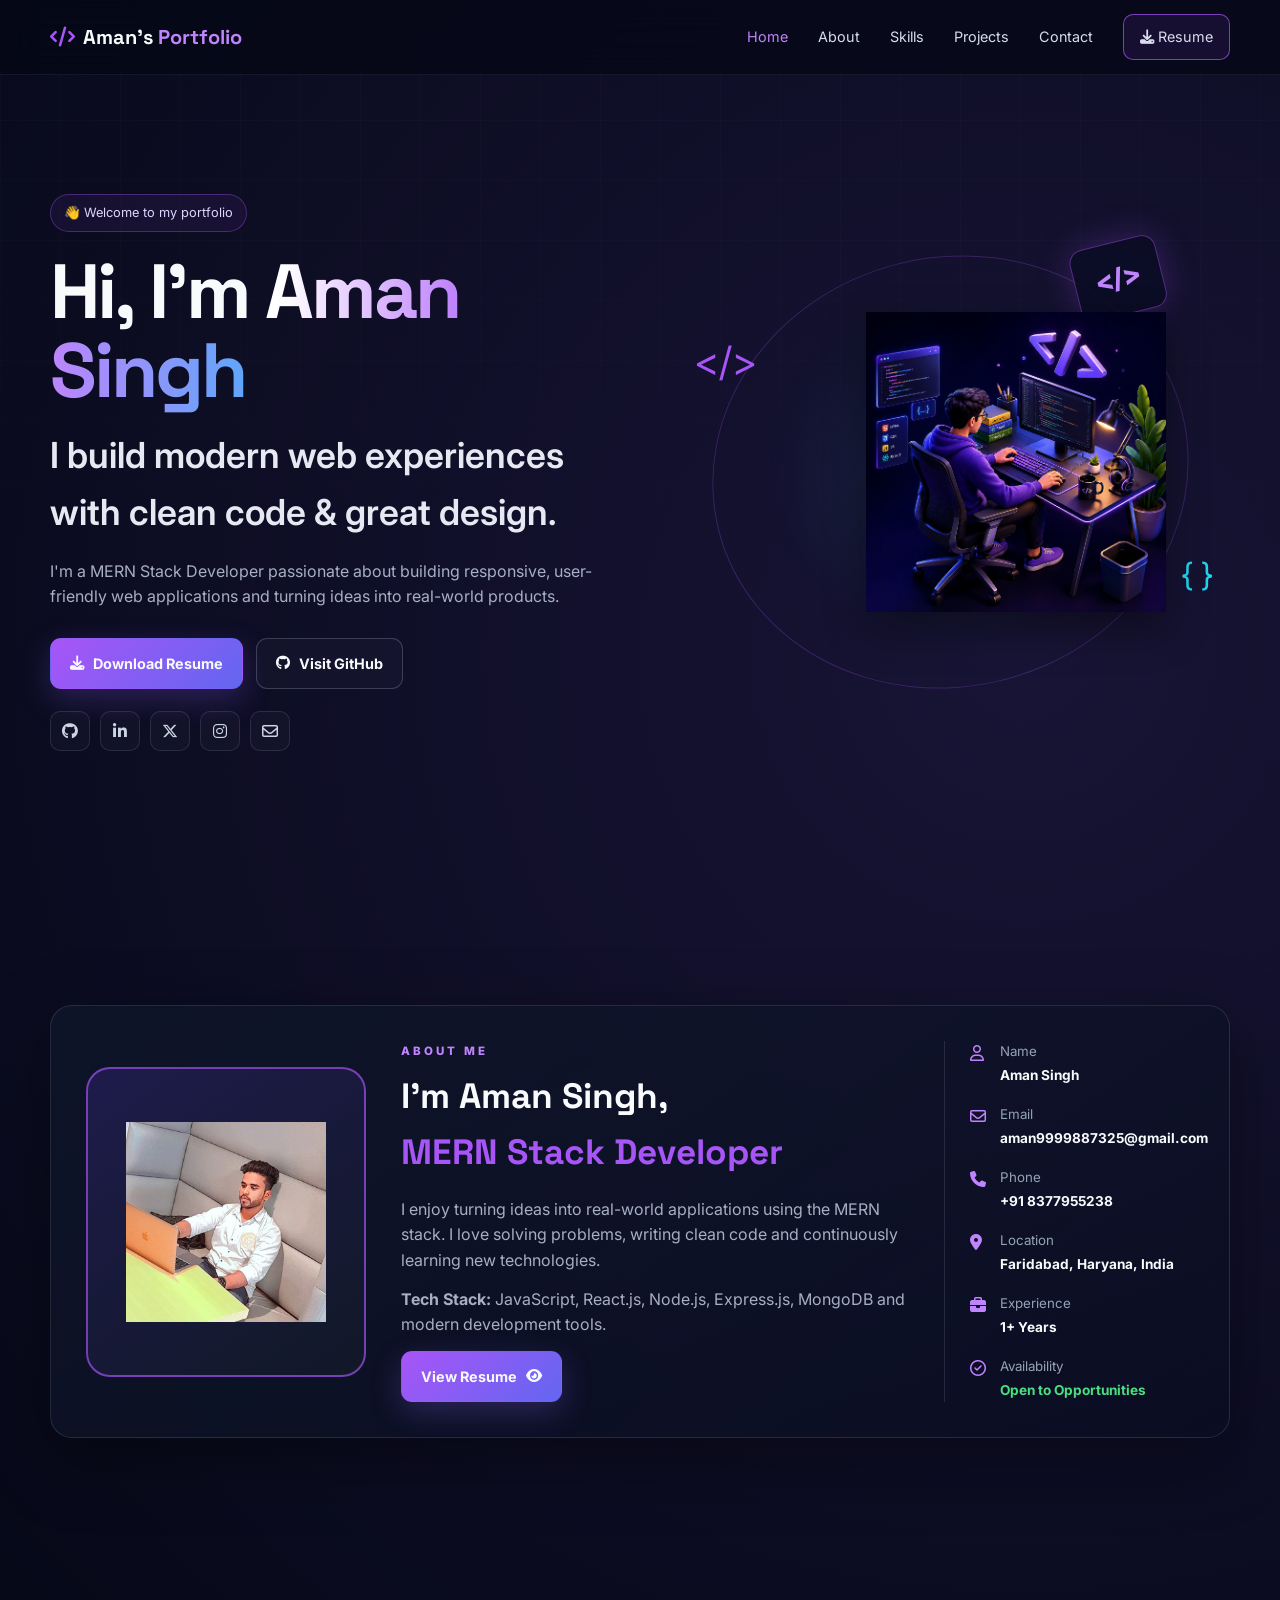
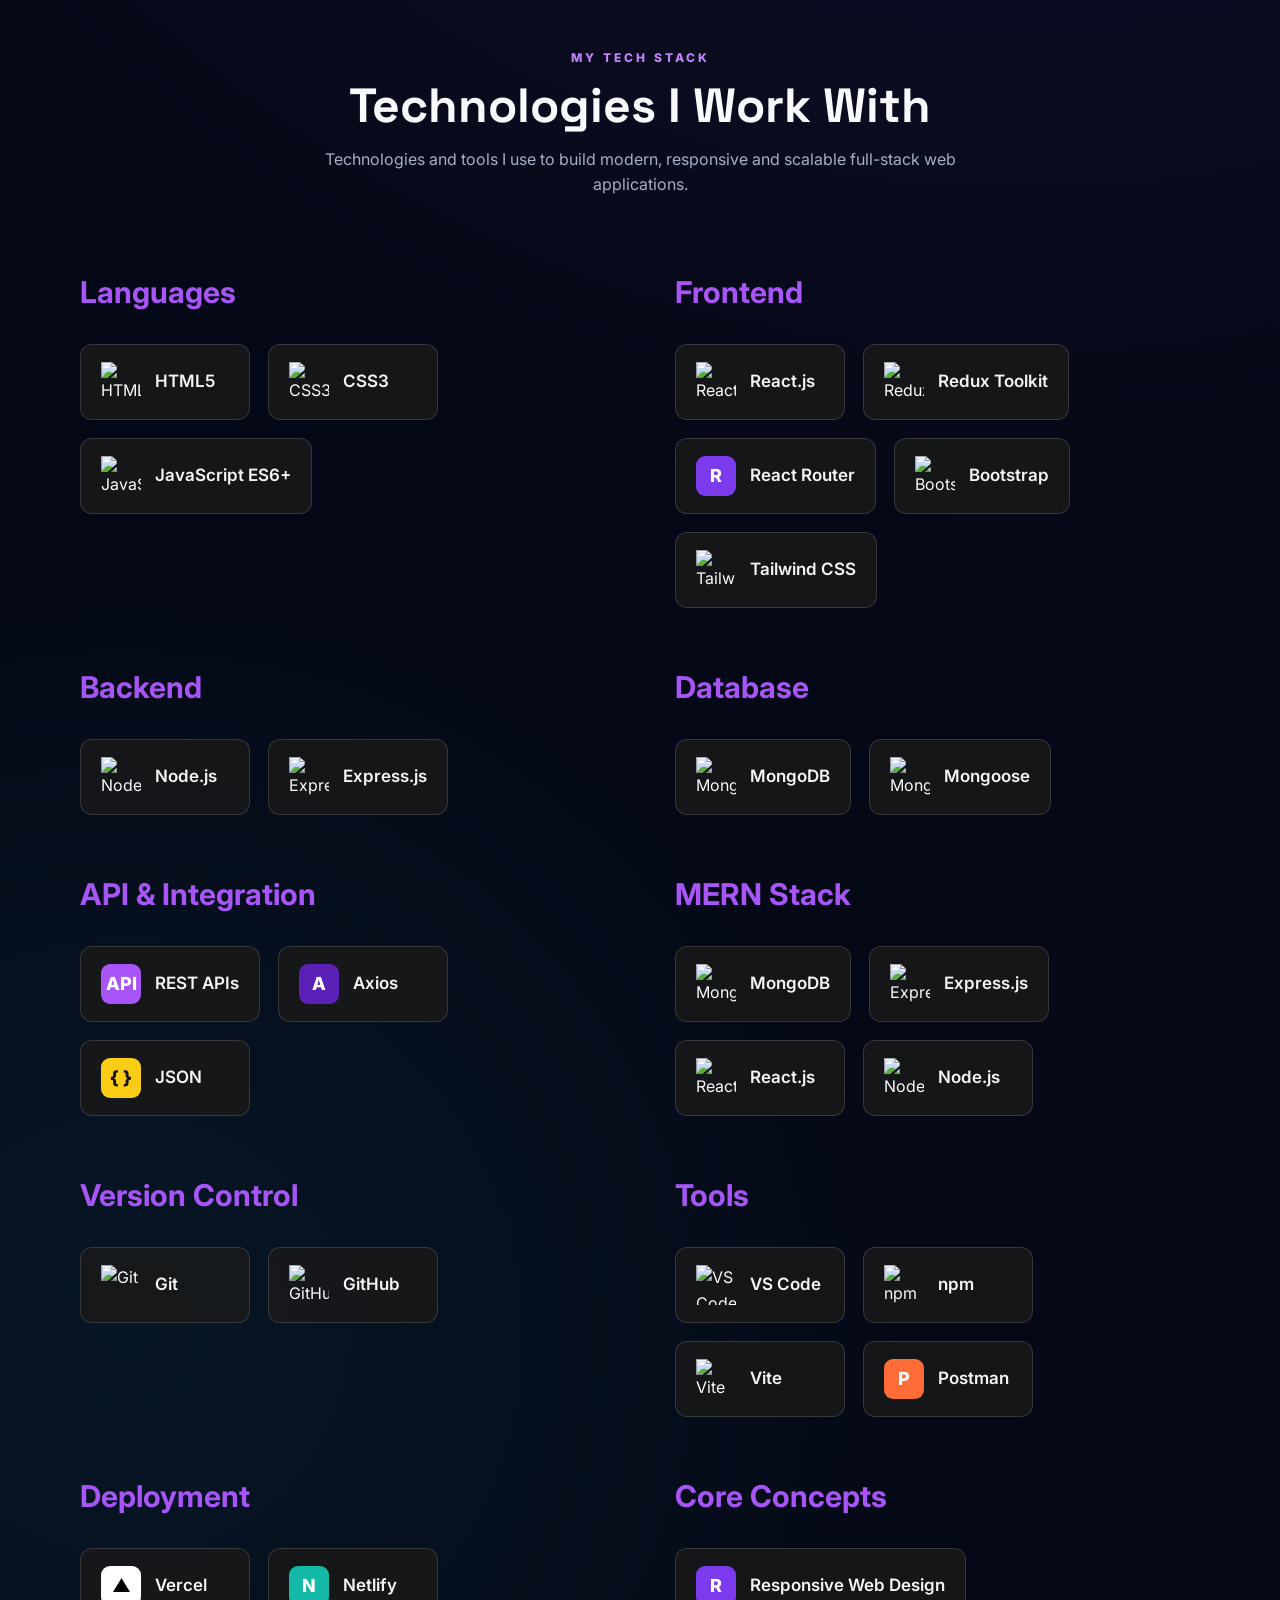
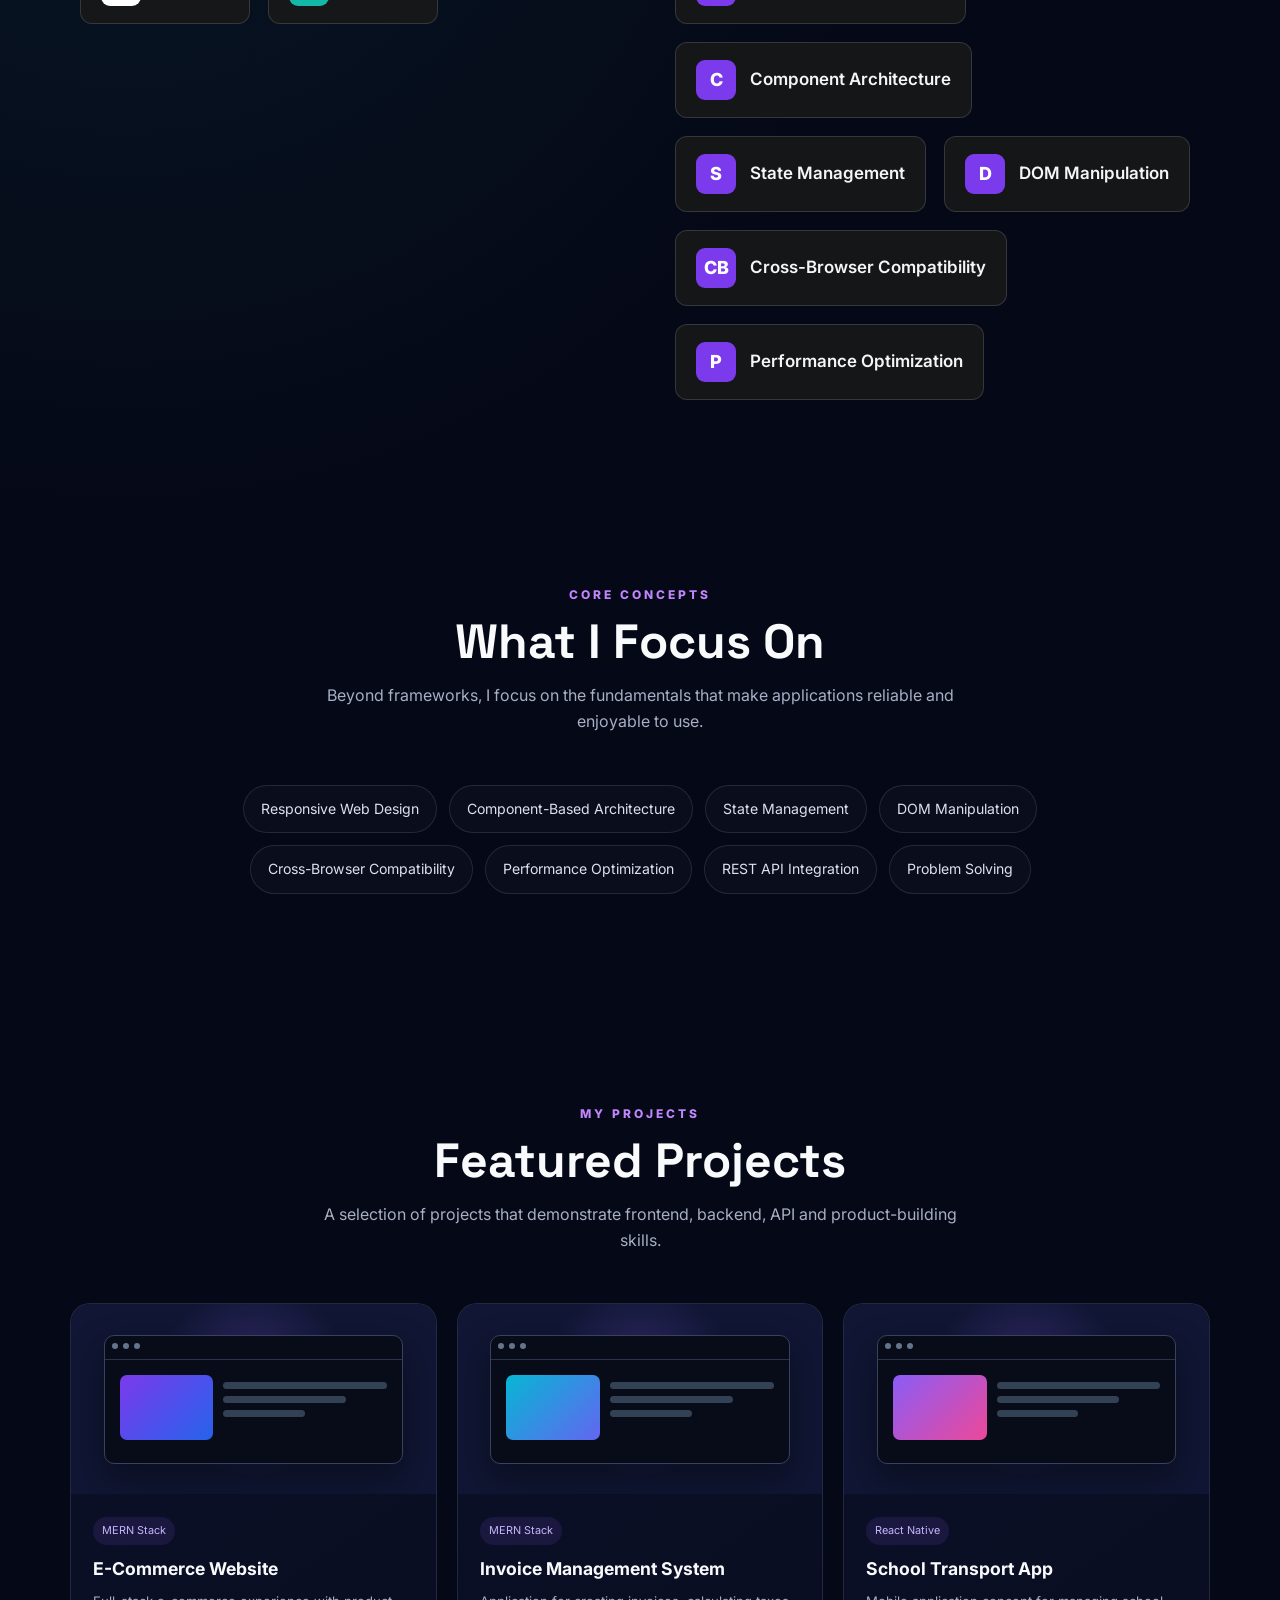
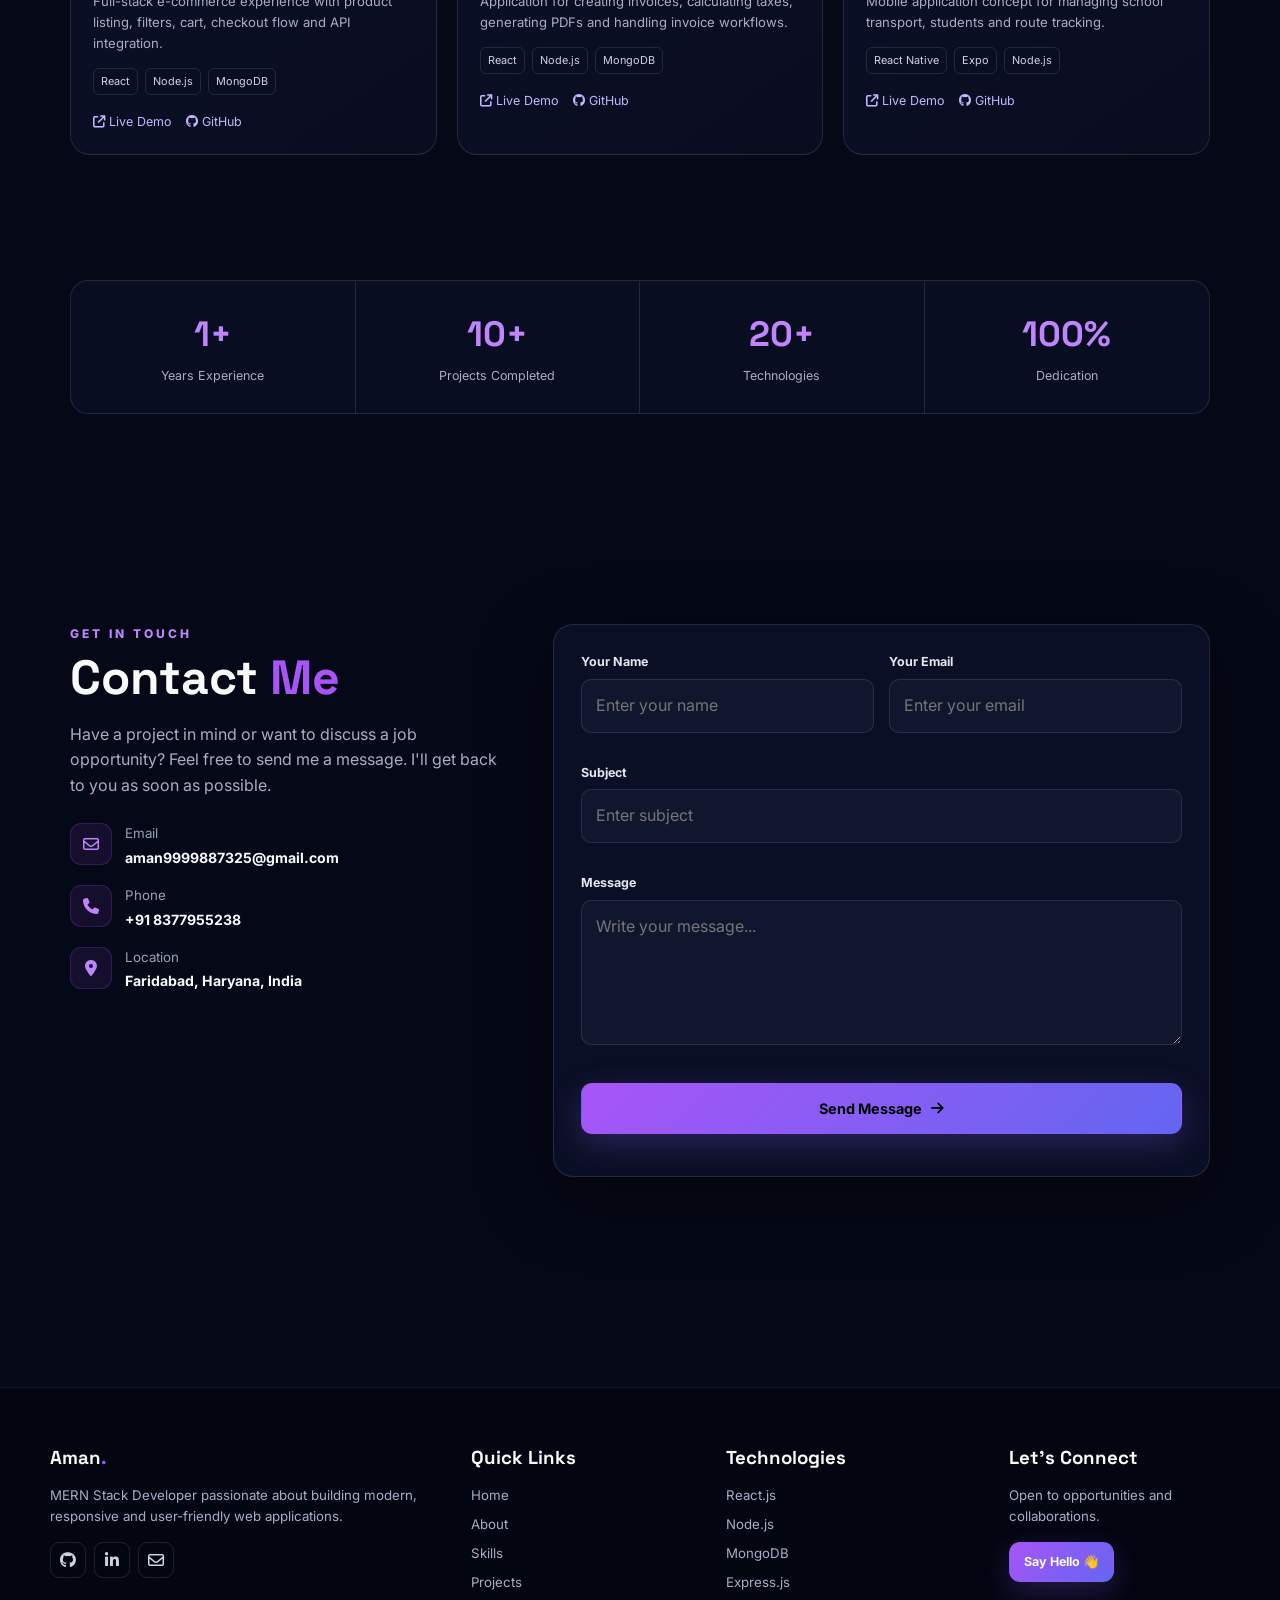
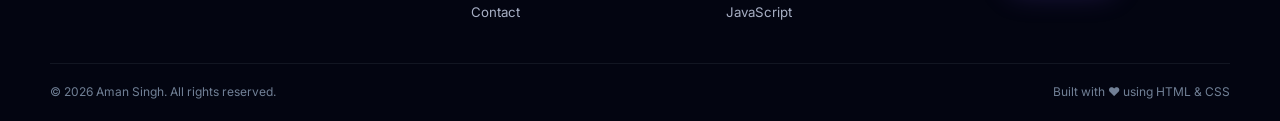
==== html/index.html @ 83e188bc "Initial portfolio" ====
<!doctype html>
<html lang="en">
  <head>
    <meta charset="UTF-8" />
    <meta name="viewport" content="width=device-width, initial-scale=1.0" />
    <meta
      name="description"
      content="Aman Singh — MERN Stack Developer Portfolio"
    />
    <title>Aman Singh | MERN Stack Developer</title>

    <link rel="preconnect" href="https://fonts.googleapis.com" />
    <link rel="preconnect" href="https://fonts.gstatic.com" crossorigin />
    <link
      href="https://fonts.googleapis.com/css2?family=Inter:wght@400;500;600;700;800&family=Space+Grotesk:wght@500;600;700&display=swap"
      rel="stylesheet"
    />
    <link
      rel="stylesheet"
      href="https://cdnjs.cloudflare.com/ajax/libs/font-awesome/6.5.2/css/all.min.css"
    />
    <link rel="stylesheet" href="../css/style.css" />
  </head>

  <body>
    <header class="nav">
      <div class="container nav-inner">
        <a class="logo" href="#home"
          ><i class="fa-solid fa-code"></i>Aman's <span>Portfolio</span></a
        >
        <input
          class="menu-toggle"
          type="checkbox"
          id="menu-toggle"
          aria-label="Open navigation"
        />
        <label class="menu-btn" for="menu-toggle" aria-label="Open menu"
          ><i class="fa-solid fa-bars"></i
        ></label>
        <nav class="nav-links">
          <a href="#home" class="active">Home</a>
          <a href="#about">About</a>
          <a href="#skills">Skills</a>
          <a href="#projects">Projects</a>
          <a href="#contact">Contact</a>
          <a class="nav-resume" href="../assets/docs/Aman_resume .pdf" download
            ><i class="fa-solid fa-download"></i> Resume</a
          >
        </nav>
      </div>
    </header>

    <main>
      <section class="hero" id="home">
        <div class="container hero-grid">
          <div class="hero-content reveal">
            <div class="badge">👋 Welcome to my portfolio</div>
            <h1>Hi, I'm <span class="gradient-text">Aman Singh</span></h1>
            <h2>
              I build modern web experiences<br />with clean code & great
              design.
            </h2>
            <p>
              I'm a MERN Stack Developer passionate about building responsive,
              user-friendly web applications and turning ideas into real-world
              products.
            </p>
            <div class="actions">
              <a
                class="btn btn-primary"
                href="../assets/docs/Aman_resume .pdf"
                download
                ><i class="fa-solid fa-download"></i> Download Resume</a
              >
              <a
                class="btn btn-outline"
                href="https://github.com/"
                target="_blank"
                ><i class="fa-brands fa-github"></i> Visit GitHub</a
              >
            </div>
            <div class="socials">
              <a href="https://github.com/" target="_blank" aria-label="GitHub"
                ><i class="fa-brands fa-github"></i
              ></a>
              <a
                href="https://www.linkedin.com/"
                target="_blank"
                aria-label="LinkedIn"
                ><i class="fa-brands fa-linkedin-in"></i
              ></a>
              <a href="#" aria-label="Twitter"
                ><i class="fa-brands fa-x-twitter"></i
              ></a>
              <a href="#" aria-label="Instagram"
                ><i class="fa-brands fa-instagram"></i
              ></a>
              <a href="#contact" aria-label="Email"
                ><i class="fa-regular fa-envelope"></i
              ></a>
            </div>
          </div>

          <div class="hero-art reveal">
  <div class="glow"></div>

  <div class="code-orbit"></div>

  <span class="float one">&lt;/&gt;</span>
  <span class="float two">{ }</span>

  <!-- <div class="developer-card"> -->
    <div class="person">
      <img
        src="../assets/images/bg.png"
        alt="Developer"
        class="developer-image"
      />
    </div>
  </div>
</div>
      </section>

      <section class="section" id="about">
        <div class="container">
          <div class="about-card reveal">
            <div class="profile">
              <!-- <div class="avatar"></div> -->
              <img
                src="../assets/images/ok.png"
                alt="Aman Singh"
                width="200"
                height="200"
              />
            </div>
            <div class="about-copy">
              <div class="eyebrow">ABOUT ME</div>
              <h3>I'm Aman Singh,<span>MERN Stack Developer</span></h3>
              <p>
                I enjoy turning ideas into real-world applications using the
                MERN stack. I love solving problems, writing clean code and
                continuously learning new technologies.
              </p>
              <p>
                <strong>Tech Stack:</strong> JavaScript, React.js, Node.js,
                Express.js, MongoDB and modern development tools.
              </p>
              <a
                class="btn btn-primary"
                href="../assets/docs/Aman_resume .pdf"
                target="_blank"
              >
                View Resume <i class="fa-solid fa-eye"></i>
              </a>
            </div>
            <div class="details">
              <div class="detail">
                <i class="fa-regular fa-user"></i>
                <div><small>Name</small><strong>Aman Singh</strong></div>
              </div>
              <div class="detail">
                <i class="fa-regular fa-envelope"></i>
                <div>
                  <small>Email</small><strong>aman9999887325@gmail.com</strong>
                </div>
              </div>
              <div class="detail">
                <i class="fa-solid fa-phone"></i>
                <div><small>Phone</small><strong>+91 8377955238</strong></div>
              </div>
              <div class="detail">
                <i class="fa-solid fa-location-dot"></i>
                <div>
                  <small>Location</small
                  ><strong>Faridabad, Haryana, India</strong>
                </div>
              </div>
              <div class="detail">
                <i class="fa-solid fa-briefcase"></i>
                <div><small>Experience</small><strong>1+ Years</strong></div>
              </div>
              <div class="detail">
                <i class="fa-regular fa-circle-check"></i>
                <div>
                  <small>Availability</small
                  ><strong style="color: #4ade80">Open to Opportunities</strong>
                </div>
              </div>
            </div>
          </div>
        </div>
      </section>
<section class="section" id="skills">
  <div class="container">
  <div class="section-kicker">MY TECH STACK</div>

<h2 class="section-title">Technologies I Work With</h2>

<p class="section-desc">
  Technologies and tools I use to build modern, responsive and
  scalable full-stack web applications.
</p>

<div class="skills-showcase">

  <!-- ================= LANGUAGES ================= -->
  <div class="skill-category">
    <h3>Languages</h3>

    <div class="skill-items">

      <div class="skill-item">
        <img
          src="https://cdn.jsdelivr.net/gh/devicons/devicon/icons/html5/html5-original.svg"
          alt="HTML5"
        />
        <span>HTML5</span>
      </div>

      <div class="skill-item">
        <img
          src="https://cdn.jsdelivr.net/gh/devicons/devicon/icons/css3/css3-original.svg"
          alt="CSS3"
        />
        <span>CSS3</span>
      </div>

      <div class="skill-item">
        <img
          src="https://cdn.jsdelivr.net/gh/devicons/devicon/icons/javascript/javascript-original.svg"
          alt="JavaScript"
        />
        <span>JavaScript ES6+</span>
      </div>

    </div>
  </div>


  <!-- ================= FRONTEND ================= -->
  <div class="skill-category">
    <h3>Frontend</h3>

    <div class="skill-items">

      <div class="skill-item">
        <img
          src="https://cdn.jsdelivr.net/gh/devicons/devicon/icons/react/react-original.svg"
          alt="React.js"
        />
        <span>React.js</span>
      </div>

      <div class="skill-item">
        <img
          src="https://cdn.jsdelivr.net/gh/devicons/devicon/icons/redux/redux-original.svg"
          alt="Redux Toolkit"
        />
        <span>Redux Toolkit</span>
      </div>

      <div class="skill-item">
        <div class="text-icon react-router-icon">R</div>
        <span>React Router</span>
      </div>

      <div class="skill-item">
        <img
          src="https://cdn.jsdelivr.net/gh/devicons/devicon/icons/bootstrap/bootstrap-original.svg"
          alt="Bootstrap"
        />
        <span>Bootstrap</span>
      </div>

      <div class="skill-item">
        <img
          src="https://cdn.jsdelivr.net/gh/devicons/devicon/icons/tailwindcss/tailwindcss-original.svg"
          alt="Tailwind CSS"
        />
        <span>Tailwind CSS</span>
      </div>

    </div>
  </div>


  <!-- ================= BACKEND ================= -->
  <div class="skill-category">
    <h3>Backend</h3>

    <div class="skill-items">

      <div class="skill-item">
        <img
          src="https://cdn.jsdelivr.net/gh/devicons/devicon/icons/nodejs/nodejs-original.svg"
          alt="Node.js"
        />
        <span>Node.js</span>
      </div>

      <div class="skill-item">
        <img
          src="https://cdn.jsdelivr.net/gh/devicons/devicon/icons/express/express-original.svg"
          alt="Express.js"
        />
        <span>Express.js</span>
      </div>

    </div>
  </div>


  <!-- ================= DATABASE ================= -->
  <div class="skill-category">
    <h3>Database</h3>

    <div class="skill-items">

      <div class="skill-item">
        <img
          src="https://cdn.jsdelivr.net/gh/devicons/devicon/icons/mongodb/mongodb-original.svg"
          alt="MongoDB"
        />
        <span>MongoDB</span>
      </div>

      <div class="skill-item">
        <img
          src="https://cdn.jsdelivr.net/gh/devicons/devicon/icons/mongoose/mongoose-original.svg"
          alt="Mongoose"
        />
        <span>Mongoose</span>
      </div>

    </div>
  </div>


  <!-- ================= API INTEGRATION ================= -->
  <div class="skill-category">
    <h3>API & Integration</h3>

    <div class="skill-items">

      <div class="skill-item">
        <div class="text-icon api-icon">API</div>
        <span>REST APIs</span>
      </div>

      <div class="skill-item">
        <div class="text-icon axios-icon">A</div>
        <span>Axios</span>
      </div>

      <div class="skill-item">
        <div class="text-icon json-icon">{ }</div>
        <span>JSON</span>
      </div>

    </div>
  </div>


  <!-- ================= MERN ================= -->
  <div class="skill-category">
    <h3>MERN Stack</h3>

    <div class="skill-items">

      <div class="skill-item">
        <img
          src="https://cdn.jsdelivr.net/gh/devicons/devicon/icons/mongodb/mongodb-original.svg"
          alt="MongoDB"
        />
        <span>MongoDB</span>
      </div>

      <div class="skill-item">
        <img
          src="https://cdn.jsdelivr.net/gh/devicons/devicon/icons/express/express-original.svg"
          alt="Express.js"
        />
        <span>Express.js</span>
      </div>

      <div class="skill-item">
        <img
          src="https://cdn.jsdelivr.net/gh/devicons/devicon/icons/react/react-original.svg"
          alt="React.js"
        />
        <span>React.js</span>
      </div>

      <div class="skill-item">
        <img
          src="https://cdn.jsdelivr.net/gh/devicons/devicon/icons/nodejs/nodejs-original.svg"
          alt="Node.js"
        />
        <span>Node.js</span>
      </div>

    </div>
  </div>


  <!-- ================= VERSION CONTROL ================= -->
  <div class="skill-category">
    <h3>Version Control</h3>

    <div class="skill-items">

      <div class="skill-item">
        <img
          src="https://cdn.jsdelivr.net/gh/devicons/devicon/icons/git/git-original.svg"
          alt="Git"
        />
        <span>Git</span>
      </div>

      <div class="skill-item">
        <img
          src="https://cdn.jsdelivr.net/gh/devicons/devicon/icons/github/github-original.svg"
          alt="GitHub"
        />
        <span>GitHub</span>
      </div>

    </div>
  </div>


  <!-- ================= TOOLS ================= -->
  <div class="skill-category">
    <h3>Tools</h3>

    <div class="skill-items">

      <div class="skill-item">
        <img
          src="https://cdn.jsdelivr.net/gh/devicons/devicon/icons/vscode/vscode-original.svg"
          alt="VS Code"
        />
        <span>VS Code</span>
      </div>

      <div class="skill-item">
        <img
          src="https://cdn.jsdelivr.net/gh/devicons/devicon/icons/npm/npm-original-wordmark.svg"
          alt="npm"
        />
        <span>npm</span>
      </div>

      <div class="skill-item">
        <img
          src="https://cdn.jsdelivr.net/gh/devicons/devicon/icons/vitejs/vitejs-original.svg"
          alt="Vite"
        />
        <span>Vite</span>
      </div>

      <div class="skill-item">
        <div class="text-icon postman-icon">P</div>
        <span>Postman</span>
      </div>

    </div>
  </div>


  <!-- ================= DEPLOYMENT ================= -->
  <div class="skill-category">
    <h3>Deployment</h3>

    <div class="skill-items">

      <div class="skill-item">
        <div class="text-icon vercel-icon">▲</div>
        <span>Vercel</span>
      </div>

      <div class="skill-item">
        <div class="text-icon netlify-icon">N</div>
        <span>Netlify</span>
      </div>

    </div>
  </div>


  <!-- ================= CORE CONCEPTS ================= -->
  <div class="skill-category">
    <h3>Core Concepts</h3>

    <div class="skill-items">

      <div class="skill-item">
        <div class="text-icon concept-icon">R</div>
        <span>Responsive Web Design</span>
      </div>

      <div class="skill-item">
        <div class="text-icon concept-icon">C</div>
        <span>Component Architecture</span>
      </div>

      <div class="skill-item">
        <div class="text-icon concept-icon">S</div>
        <span>State Management</span>
      </div>

      <div class="skill-item">
        <div class="text-icon concept-icon">D</div>
        <span>DOM Manipulation</span>
      </div>

      <div class="skill-item">
        <div class="text-icon concept-icon">CB</div>
        <span>Cross-Browser Compatibility</span>
      </div>

      <div class="skill-item">
        <div class="text-icon concept-icon">P</div>
        <span>Performance Optimization</span>
      </div>

    </div>
  </div>

</div>

      <section class="section" id="concepts">
        <div class="container">
          <div class="section-kicker">CORE CONCEPTS</div>
          <h2 class="section-title">What I Focus On</h2>
          <p class="section-desc">
            Beyond frameworks, I focus on the fundamentals that make
            applications reliable and enjoyable to use.
          </p>
          <div class="concepts reveal">
            <span class="chip">Responsive Web Design</span
            ><span class="chip">Component-Based Architecture</span>
            <span class="chip">State Management</span
            ><span class="chip">DOM Manipulation</span>
            <span class="chip">Cross-Browser Compatibility</span
            ><span class="chip">Performance Optimization</span>
            <span class="chip">REST API Integration</span
            ><span class="chip">Problem Solving</span>
          </div>
        </div>
      </section>

      <section class="section" id="projects">
        <div class="container">
          <div class="section-kicker">MY PROJECTS</div>
          <h2 class="section-title">Featured Projects</h2>
          <p class="section-desc">
            A selection of projects that demonstrate frontend, backend, API and
            product-building skills.
          </p>

          <div class="projects">
            <article class="project reveal">
              <div class="project-img">
                <div class="mock-browser">
                  <div class="browser-bar">
                    <span></span><span></span><span></span>
                  </div>
                  <div class="browser-content">
                    <i></i>
                    <div class="lines">
                      <span></span><span></span><span></span>
                    </div>
                  </div>
                </div>
              </div>
              <div class="project-body">
                <span class="tag">MERN Stack</span>
                <h3>E-Commerce Website</h3>
                <p>
                  Full-stack e-commerce experience with product listing,
                  filters, cart, checkout flow and API integration.
                </p>
                <div class="tech-tags">
                  <span>React</span><span>Node.js</span><span>MongoDB</span>
                </div>
                <div class="project-links">
                  <a href="#"
                    ><i class="fa-solid fa-arrow-up-right-from-square"></i> Live
                    Demo</a
                  ><a href="https://github.com/" target="_blank"
                    ><i class="fa-brands fa-github"></i> GitHub</a
                  >
                </div>
              </div>
            </article>

            <article class="project reveal">
              <div class="project-img">
                <div class="mock-browser">
                  <div class="browser-bar">
                    <span></span><span></span><span></span>
                  </div>
                  <div class="browser-content">
                    <i
                      style="
                        background: linear-gradient(135deg, #06b6d4, #6366f1);
                      "
                    ></i>
                    <div class="lines">
                      <span></span><span></span><span></span>
                    </div>
                  </div>
                </div>
              </div>
              <div class="project-body">
                <span class="tag">MERN Stack</span>
                <h3>Invoice Management System</h3>
                <p>
                  Application for creating invoices, calculating taxes,
                  generating PDFs and handling invoice workflows.
                </p>
                <div class="tech-tags">
                  <span>React</span><span>Node.js</span><span>MongoDB</span>
                </div>
                <div class="project-links">
                  <a href="#"
                    ><i class="fa-solid fa-arrow-up-right-from-square"></i> Live
                    Demo</a
                  ><a href="https://github.com/" target="_blank"
                    ><i class="fa-brands fa-github"></i> GitHub</a
                  >
                </div>
              </div>
            </article>

            <article class="project reveal">
              <div class="project-img">
                <div class="mock-browser">
                  <div class="browser-bar">
                    <span></span><span></span><span></span>
                  </div>
                  <div class="browser-content">
                    <i
                      style="
                        background: linear-gradient(135deg, #8b5cf6, #ec4899);
                      "
                    ></i>
                    <div class="lines">
                      <span></span><span></span><span></span>
                    </div>
                  </div>
                </div>
              </div>
              <div class="project-body">
                <span class="tag">React Native</span>
                <h3>School Transport App</h3>
                <p>
                  Mobile application concept for managing school transport,
                  students and route tracking.
                </p>
                <div class="tech-tags">
                  <span>React Native</span><span>Expo</span><span>Node.js</span>
                </div>
                <div class="project-links">
                  <a href="#"
                    ><i class="fa-solid fa-arrow-up-right-from-square"></i> Live
                    Demo</a
                  ><a href="https://github.com/" target="_blank"
                    ><i class="fa-brands fa-github"></i> GitHub</a
                  >
                </div>
              </div>
            </article>
          </div>
        </div>
      </section>

      <section class="section" style="padding-top: 20px">
        <div class="container">
          <div class="stats reveal">
            <div class="stat">
              <strong>1+</strong><span>Years Experience</span>
            </div>
            <div class="stat">
              <strong>10+</strong><span>Projects Completed</span>
            </div>
            <div class="stat">
              <strong>20+</strong><span>Technologies</span>
            </div>
            <div class="stat"><strong>100%</strong><span>Dedication</span></div>
          </div>
        </div>
      </section>

      <section class="section" id="contact">
        <div class="container contact-wrap">
          <div class="contact-copy reveal">
            <div class="section-kicker" style="text-align: left">
              GET IN TOUCH
            </div>
            <h2>Contact <span>Me</span></h2>
            <p>
              Have a project in mind or want to discuss a job opportunity? Feel
              free to send me a message. I'll get back to you as soon as
              possible.
            </p>
            <div class="contact-list">
              <div class="contact-item">
                <i class="fa-regular fa-envelope"></i>
                <div>
                  <small>Email</small><strong>aman9999887325@gmail.com</strong>
                </div>
              </div>
              <div class="contact-item">
                <i class="fa-solid fa-phone"></i>
                <div><small>Phone</small><strong>+91 8377955238</strong></div>
              </div>
              <div class="contact-item">
                <i class="fa-solid fa-location-dot"></i>
                <div>
                  <small>Location</small
                  ><strong>Faridabad, Haryana, India</strong>
                </div>
              </div>
            </div>
          </div>

          <form
            class="form reveal"
            action="mailto:aman9999887325@gmail.com"
            method="post"
            enctype="text/plain"
          >
            <div class="form-grid">
              <div class="field">
                <label for="name">Your Name</label
                ><input id="name" required placeholder="Enter your name" />
              </div>
              <div class="field">
                <label for="email">Your Email</label
                ><input
                  id="email"
                  type="email"
                  required
                  placeholder="Enter your email"
                />
              </div>
              <div class="field full">
                <label for="subject">Subject</label
                ><input id="subject" required placeholder="Enter subject" />
              </div>
              <div class="field full">
                <label for="message">Message</label
                ><textarea
                  id="message"
                  required
                  placeholder="Write your message..."
                ></textarea>
              </div>
              <div class="field full">
                <button class="btn btn-primary" type="submit">
                  Send Message <i class="fa-solid fa-arrow-right"></i>
                </button>
              </div>
            </div>
          </form>
        </div>
      </section>
    </main>

    <footer>
      <div class="container">
        <div class="footer-grid">
          <div class="footer-brand">
            <h3>Aman<span style="color: #a855f7">.</span></h3>
            <p>
              MERN Stack Developer passionate about building modern, responsive
              and user-friendly web applications.
            </p>
            <div class="footer-social">
              <a href="https://github.com/" target="_blank"
                ><i class="fa-brands fa-github"></i></a
              ><a href="https://www.linkedin.com/" target="_blank"
                ><i class="fa-brands fa-linkedin-in"></i></a
              ><a href="#contact"><i class="fa-regular fa-envelope"></i></a>
            </div>
          </div>
          <div>
            <h3>Quick Links</h3>
            <ul>
              <li><a href="#home">Home</a></li>
              <li><a href="#about">About</a></li>
              <li><a href="#skills">Skills</a></li>
              <li><a href="#projects">Projects</a></li>
              <li><a href="#contact">Contact</a></li>
            </ul>
          </div>
          <div>
            <h3>Technologies</h3>
            <ul>
              <li>React.js</li>
              <li>Node.js</li>
              <li>MongoDB</li>
              <li>Express.js</li>
              <li>JavaScript</li>
            </ul>
          </div>
          <div>
            <h3>Let's Connect</h3>
            <p style="color: var(--muted); font-size: 0.83rem">
              Open to opportunities and collaborations.
            </p>
            <a
              class="btn btn-primary"
              style="margin-top: 15px; padding: 9px 14px; font-size: 0.78rem"
              href="#contact"
              >Say Hello 👋</a
            >
          </div>
        </div>
        <div class="copyright">
          <span>© 2026 Aman Singh. All rights reserved.</span
          ><span>Built with ❤️ using HTML & CSS</span>
        </div>
      </div>
    </footer>
  </body>
</html>
---- css/style.css ----
/*
=========================================================
 Aman Singh Portfolio - Main Styles
 Theme: Deep Navy + Electric Purple + Cyan
=========================================================
*/
:root{
      --bg:#050816;
      --bg-2:#080b20;
      --surface:#0b1028;
      --surface-2:#101633;
      --border:rgba(148,163,184,.18);
      --text:#f8fafc;
      --muted:#a7afc4;
      --purple:#a855f7;
      --violet:#8b5cf6;
      --blue:#6366f1;
      --cyan:#22d3ee;
      --pink:#d946ef;
      --green:#22c55e;
      --shadow:0 20px 70px rgba(0,0,0,.38);
      --radius:22px;
      --container:1180px;
    }

    *{box-sizing:border-box;margin:0;padding:0}
    html{scroll-behavior:smooth}
    body{
      font-family:Inter,system-ui,sans-serif;
      background:
        radial-gradient(circle at 80% 10%,rgba(139,92,246,.14),transparent 25%),
        radial-gradient(circle at 10% 45%,rgba(34,211,238,.07),transparent 22%),
        var(--bg);
      color:var(--text);
      line-height:1.6;
      overflow-x:hidden;
    }
    body::before{
      content:"";
      position:fixed;inset:0;pointer-events:none;z-index:-1;
      background-image:linear-gradient(rgba(255,255,255,.025) 1px,transparent 1px),
                       linear-gradient(90deg,rgba(255,255,255,.025) 1px,transparent 1px);
      background-size:60px 60px;
      mask-image:linear-gradient(to bottom,black,transparent 75%);
    }
    a{text-decoration:none;color:inherit}
    button,input,textarea{font:inherit}
    .container{width:min(var(--container),calc(100% - 40px));margin:auto}
    .gradient-text{
      background:linear-gradient(90deg,#fff 5%,#c084fc 48%,#60a5fa 100%);
      -webkit-background-clip:text;background-clip:text;color:transparent;
    }
    .section{padding:105px 0}
    .section-kicker{
      color:#c084fc;text-transform:uppercase;letter-spacing:3px;
      font-size:.75rem;font-weight:800;text-align:center;margin-bottom:10px
    }
    .section-title{
      font-family:"Space Grotesk",sans-serif;font-size:clamp(2rem,4vw,3rem);
      text-align:center;line-height:1.15;margin-bottom:14px
    }
    .section-desc{color:var(--muted);text-align:center;max-width:650px;margin:0 auto 50px}

    /* NAV */
    .nav{
      position:fixed;top:0;left:0;right:0;z-index:1000;
      background:rgba(5,8,22,.72);backdrop-filter:blur(18px);
      border-bottom:1px solid rgba(148,163,184,.1)
    }
    .nav-inner{height:74px;display:flex;align-items:center;justify-content:space-between}
    .logo{font-family:"Space Grotesk";font-weight:700;font-size:1.25rem}
    .logo span{color:#c084fc}
    .logo i{color:#a855f7;margin-right:8px}
    .nav-links{display:flex;gap:30px;align-items:center}
    .nav-links a{color:#d8dcec;font-size:.9rem;transition:.25s}
    .nav-links a:hover,.nav-links a.active{color:#c084fc}
    .nav-resume{
      padding:10px 16px;border:1px solid rgba(168,85,247,.7);
      border-radius:10px;background:rgba(168,85,247,.1)
    }
    .menu-btn{display:none;background:none;border:0;color:white;font-size:1.3rem}

    /* HERO */
    .hero{min-height:100vh;display:flex;align-items:center;padding:125px 0 80px;position:relative}
    .hero-grid{display:grid;grid-template-columns:1.02fr .98fr;align-items:center;gap:40px}
    .badge{
      display:inline-flex;gap:8px;align-items:center;padding:8px 13px;
      border:1px solid rgba(168,85,247,.35);background:rgba(168,85,247,.08);
      color:#ddd6fe;border-radius:999px;font-size:.8rem;margin-bottom:20px
    }
    .hero h1{
      font-family:"Space Grotesk";font-size:clamp(3rem,6vw,5.3rem);
      line-height:1.02;letter-spacing:-3px;margin-bottom:18px
    }
    .hero h2{font-size:clamp(1.4rem,2.8vw,2.25rem);font-weight:600;color:#e7e9f2;margin-bottom:17px}
    .hero p{color:var(--muted);max-width:570px;font-size:1rem;margin-bottom:28px}
    .actions{display:flex;gap:13px;flex-wrap:wrap}
    .btn{
      display:inline-flex;align-items:center;justify-content:center;gap:9px;
      padding:13px 19px;border-radius:11px;border:1px solid transparent;
      font-weight:700;font-size:.9rem;transition:.3s;cursor:pointer
    }
    .btn-primary{background:linear-gradient(135deg,#a855f7,#6366f1);box-shadow:0 10px 30px rgba(139,92,246,.25)}
    .btn-primary:hover{transform:translateY(-3px);box-shadow:0 16px 35px rgba(139,92,246,.4)}
    .btn-outline{border-color:rgba(148,163,184,.3);background:rgba(255,255,255,.025)}
    .btn-outline:hover{border-color:#a855f7;background:rgba(168,85,247,.08);transform:translateY(-3px)}
    .socials{display:flex;gap:10px;margin-top:22px}
    .socials a{
      width:40px;height:40px;display:grid;place-items:center;border:1px solid var(--border);
      border-radius:10px;color:#cbd5e1;background:rgba(255,255,255,.025);transition:.25s
    }
    .socials a:hover{color:#fff;border-color:#a855f7;transform:translateY(-3px);background:rgba(168,85,247,.1)}

    /* HERO ART */
    .hero-art{min-height:510px;position:relative;display:grid;place-items:center}
    .glow{
      position:absolute;width:380px;height:380px;border-radius:50%;
      background:radial-gradient(circle,rgba(139,92,246,.28),rgba(34,211,238,.05),transparent 68%);
      filter:blur(8px)
    }
    .code-orbit{
      position:absolute;inset:40px;border:1px solid rgba(168,85,247,.25);
      border-radius:50%;transform:rotate(-14deg)
    }
    .code-orbit::after{
      content:"</>";position:absolute;right:-15px;top:30px;padding:14px 20px;
      border:1px solid rgba(168,85,247,.45);border-radius:14px;
      background:rgba(10,12,35,.8);color:#c084fc;font-size:1.7rem;font-weight:800;
      box-shadow:0 0 35px rgba(168,85,247,.25)
    }
    .developer-card{
      width:min(480px,90%);aspect-ratio:1/1;border-radius:35px;
      background:linear-gradient(145deg,rgba(30,41,89,.65),rgba(15,23,42,.8));
      border:1px solid rgba(168,85,247,.35);box-shadow:var(--shadow);
      position:relative;overflow:hidden;display:flex;align-items:flex-end;justify-content:center
    }
    .developer-card::before{
      content:"";position:absolute;width:270px;height:270px;border-radius:50%;top:-70px;right:-60px;
      background:rgba(99,102,241,.16);filter:blur(4px)
    }
    .person{
      width:260px;height:300px;position:relative;margin-bottom:20px;
      filter:drop-shadow(0 18px 20px rgba(0,0,0,.4))
    }
    .head{position:absolute;width:82px;height:92px;border-radius:45% 45% 42% 42%;background:#d99b83;left:91px;top:18px;z-index:3}
    .hair{position:absolute;width:92px;height:53px;background:#161a2b;border-radius:60px 60px 25px 25px;left:86px;top:3px;z-index:4}
    .body{position:absolute;width:170px;height:185px;background:linear-gradient(135deg,#7c3aed,#4338ca);left:45px;top:100px;border-radius:65px 65px 18px 18px;z-index:2}
    .arm1,.arm2{position:absolute;width:120px;height:34px;background:#6d4be6;border-radius:20px;top:145px;z-index:5}
    .arm1{left:12px;transform:rotate(25deg)}.arm2{right:0;transform:rotate(-15deg)}
    .desk{position:absolute;bottom:62px;left:20px;width:400px;height:22px;background:#272b4a;border-radius:8px;z-index:6;box-shadow:0 0 20px rgba(139,92,246,.35)}
    .monitor{position:absolute;bottom:86px;left:128px;width:165px;height:100px;background:#0b1028;border:8px solid #252b49;border-radius:9px;z-index:7}
    .monitor::after{content:"</>  const App = () => {}";position:absolute;left:12px;top:20px;color:#60a5fa;font:11px monospace}
    .plant{position:absolute;right:22px;bottom:82px;width:55px;height:100px;background:linear-gradient(#22c55e,#166534);border-radius:50% 50% 15% 15%;z-index:7;box-shadow:0 0 30px rgba(34,197,94,.15)}
    .float{position:absolute;animation:float 4s ease-in-out infinite}
    .float.one{left:4%;top:22%;font-size:2.5rem;color:#a855f7}
    .float.two{right:3%;bottom:25%;font-size:2rem;color:#22d3ee;animation-delay:1s}
    @keyframes float{50%{transform:translateY(-12px)}}

    /* ABOUT */
    .about-card{
      display:grid;grid-template-columns:280px 1fr 250px;gap:35px;align-items:center;
      padding:35px;border:1px solid var(--border);border-radius:var(--radius);
      background:linear-gradient(145deg,rgba(15,23,42,.78),rgba(10,14,34,.65));
      box-shadow:var(--shadow)
    }
    .profile{
      height:310px;border-radius:24px;border:2px solid rgba(168,85,247,.65);
      background:linear-gradient(145deg,#1e1b4b,#111827);display:grid;place-items:center;overflow:hidden
    }
    .profile .avatar{
      width:160px;height:210px;border-radius:80px 80px 20px 20px;
      background:linear-gradient(145deg,#a855f7,#4338ca);position:relative
    }
    .profile .avatar::before{content:"";position:absolute;width:75px;height:80px;border-radius:50%;background:#d99b83;top:-25px;left:43px}
    .profile .avatar::after{content:"A";position:absolute;inset:auto 0 20px;text-align:center;color:white;font-size:5rem;font-weight:800;opacity:.7}
    .about-copy .eyebrow{color:#c084fc;letter-spacing:3px;font-size:.72rem;font-weight:800}
    .about-copy h3{font-family:"Space Grotesk";font-size:2.2rem;margin:8px 0 16px}
    .about-copy h3 span{display:block;color:#a855f7}
    .about-copy p{color:var(--muted);margin-bottom:13px}
    .details{border-left:1px solid var(--border);padding-left:25px;display:grid;gap:16px}
    .detail{display:flex;gap:12px;align-items:flex-start}
    .detail i{color:#c084fc;margin-top:4px;width:18px}
    .detail small{display:block;color:#94a3b8}.detail strong{font-size:.85rem}

    /* SKILLS */
    .skills-grid{display:grid;grid-template-columns:repeat(4,1fr);gap:16px}
    .skill-card{
      padding:23px;border:1px solid var(--border);border-radius:17px;
      background:rgba(12,18,42,.72);transition:.3s;min-height:150px
    }
    .skill-card:hover{transform:translateY(-7px);border-color:rgba(168,85,247,.55);box-shadow:0 18px 40px rgba(0,0,0,.25)}
    .skill-icon{
      width:45px;height:45px;border-radius:12px;display:grid;place-items:center;
      background:linear-gradient(135deg,rgba(168,85,247,.2),rgba(99,102,241,.16));
      color:#c084fc;font-size:1.2rem;margin-bottom:15px
    }
    .skill-card h4{margin-bottom:7px}.skill-card p{font-size:.82rem;color:var(--muted)}

    /* CONCEPTS */
    .concepts{display:flex;flex-wrap:wrap;justify-content:center;gap:12px;max-width:850px;margin:auto}
    .chip{padding:12px 17px;border:1px solid var(--border);border-radius:999px;background:rgba(255,255,255,.025);color:#dce1ed;font-size:.88rem}
    .chip:hover{border-color:#8b5cf6;color:#d8b4fe}

    /* PROJECTS */
    .projects{display:grid;grid-template-columns:repeat(3,1fr);gap:20px}
    .project{
      overflow:hidden;border:1px solid var(--border);border-radius:20px;
      background:linear-gradient(145deg,#0b1028,#0a0d20);transition:.3s
    }
    .project:hover{transform:translateY(-8px);border-color:rgba(168,85,247,.5);box-shadow:0 25px 60px rgba(0,0,0,.3)}
    .project-img{
      height:190px;display:grid;place-items:center;position:relative;overflow:hidden;
      background:radial-gradient(circle at 50% 40%,rgba(139,92,246,.3),transparent 45%),#101633
    }
    .mock-browser{width:82%;height:68%;border-radius:10px;background:#080b18;border:1px solid #39415d;box-shadow:0 15px 35px rgba(0,0,0,.35)}
    .browser-bar{height:24px;border-bottom:1px solid #2c344d;display:flex;gap:5px;padding:7px}
    .browser-bar span{width:6px;height:6px;border-radius:50%;background:#64748b}
    .browser-content{padding:15px;display:grid;grid-template-columns:35% 1fr;gap:10px}
    .browser-content i{height:65px;border-radius:7px;background:linear-gradient(135deg,#7c3aed,#2563eb)}
    .lines span{display:block;height:7px;border-radius:8px;background:#334155;margin:7px 0}.lines span:nth-child(2){width:75%}.lines span:nth-child(3){width:50%}
    .project-body{padding:22px}.tag{display:inline-block;font-size:.68rem;color:#c4b5fd;background:rgba(139,92,246,.12);padding:5px 9px;border-radius:999px;margin-bottom:10px}
    .project h3{font-size:1.1rem;margin-bottom:8px}.project p{color:var(--muted);font-size:.82rem;margin-bottom:14px}
    .tech-tags{display:flex;flex-wrap:wrap;gap:7px;margin-bottom:17px}.tech-tags span{font-size:.68rem;color:#cbd5e1;border:1px solid var(--border);padding:4px 7px;border-radius:6px}
    .project-links{display:flex;gap:15px;font-size:.78rem;color:#c4b5fd}.project-links a:hover{color:white}

    /* STATS */
    .stats{display:grid;grid-template-columns:repeat(4,1fr);border:1px solid var(--border);border-radius:18px;background:rgba(12,17,39,.7);overflow:hidden}
    .stat{text-align:center;padding:25px;border-right:1px solid var(--border)}.stat:last-child{border-right:0}
    .stat strong{display:block;font-family:"Space Grotesk";font-size:2.2rem;color:#c084fc}.stat span{font-size:.78rem;color:var(--muted)}

    /* CONTACT */
    .contact-wrap{display:grid;grid-template-columns:.8fr 1.2fr;gap:45px;align-items:start}
    .contact-copy h2{font-family:"Space Grotesk";font-size:3rem;line-height:1.05;margin:10px 0 18px}.contact-copy h2 span{color:#a855f7}
    .contact-copy>p{color:var(--muted);max-width:470px;margin-bottom:25px}
    .contact-list{display:grid;gap:15px}.contact-item{display:flex;gap:13px}.contact-item i{width:42px;height:42px;border-radius:11px;display:grid;place-items:center;color:#c084fc;background:rgba(168,85,247,.1);border:1px solid rgba(168,85,247,.2)}
    .contact-item small{display:block;color:#94a3b8}.contact-item strong{font-size:.88rem}
    .form{
      padding:27px;border:1px solid var(--border);border-radius:20px;background:rgba(13,18,43,.78);
      box-shadow:var(--shadow)
    }
    .form-grid{display:grid;grid-template-columns:1fr 1fr;gap:15px}.field{margin-bottom:15px}.field.full{grid-column:1/-1}
    label{display:block;font-size:.78rem;font-weight:700;margin-bottom:7px;color:#e2e8f0}
    input,textarea{
      width:100%;border:1px solid rgba(148,163,184,.18);background:#11162f;color:white;
      padding:13px 14px;border-radius:10px;outline:0;transition:.25s
    }
    input:focus,textarea:focus{border-color:#8b5cf6;box-shadow:0 0 0 3px rgba(139,92,246,.1)}
    textarea{min-height:145px;resize:vertical}
    .form .btn{width:100%}

    /* FOOTER */
    footer{border-top:1px solid rgba(148,163,184,.1);background:rgba(3,5,16,.7);padding:55px 0 20px}
    .footer-grid{display:grid;grid-template-columns:1.4fr .8fr .9fr .8fr;gap:35px;padding-bottom:40px}
    footer h3{font-family:"Space Grotesk";margin-bottom:12px}.footer-brand p,footer li{color:var(--muted);font-size:.83rem}
    footer ul{list-style:none;display:grid;gap:8px}.footer-social{display:flex;gap:8px;margin-top:15px}
    .footer-social a{width:36px;height:36px;border:1px solid var(--border);border-radius:9px;display:grid;place-items:center;color:#cbd5e1}
    .copyright{border-top:1px solid rgba(148,163,184,.1);padding-top:18px;display:flex;justify-content:space-between;color:#718096;font-size:.75rem}

    .reveal{opacity:0;transform:translateY(25px);transition:.7s ease}.reveal.show{opacity:1;transform:none}

    @media(max-width:980px){
      .nav-links{gap:17px}.hero-grid{grid-template-columns:1fr}.hero-art{min-height:420px;order:-1}.hero-content{text-align:center}.hero p{margin-left:auto;margin-right:auto}.actions,.socials{justify-content:center}
      .about-card{grid-template-columns:220px 1fr}.details{grid-column:1/-1;border-left:0;border-top:1px solid var(--border);padding:20px 0 0;display:grid;grid-template-columns:repeat(2,1fr)}
      .skills-grid{grid-template-columns:repeat(2,1fr)}.projects{grid-template-columns:1fr 1fr}.contact-wrap{grid-template-columns:1fr}.footer-grid{grid-template-columns:1fr 1fr}
    }
    @media(max-width:700px){
      .container{width:min(var(--container),calc(100% - 28px))}.section{padding:75px 0}
      .menu-btn{display:block}.nav-links{position:absolute;top:74px;left:14px;right:14px;padding:16px;display:none;flex-direction:column;align-items:stretch;background:#090d22;border:1px solid var(--border);border-radius:15px}.nav-links.open{display:flex}.nav-links a{text-align:center;padding:8px}
      .hero h1{letter-spacing:-1.8px}.hero-art{min-height:350px}.developer-card{width:360px}.code-orbit{inset:15px}
      .about-card{grid-template-columns:1fr;text-align:center;padding:22px}.profile{width:220px;height:260px;margin:auto}.details{grid-template-columns:1fr;text-align:left}
      .skills-grid,.projects,.stats{grid-template-columns:1fr}.stat{border-right:0;border-bottom:1px solid var(--border)}.stat:last-child{border-bottom:0}
      .projects{gap:16px}.form-grid{grid-template-columns:1fr}.field.full{grid-column:auto}.footer-grid{grid-template-columns:1fr 1fr}.copyright{flex-direction:column;gap:7px}
    }

/* =========================================================
   CSS-ONLY MOBILE NAVIGATION
   No JavaScript required.
========================================================= */
.menu-toggle{position:absolute;opacity:0;pointer-events:none}

@media (max-width: 820px){
  .menu-btn{display:grid;place-items:center;width:42px;height:42px;border:1px solid var(--border);border-radius:10px;background:rgba(255,255,255,.04);cursor:pointer}
  .nav-inner{position:relative}
  .nav-links{position:absolute;top:66px;left:0;right:0;display:none;flex-direction:column;align-items:stretch;gap:4px;padding:14px;background:rgba(8,11,32,.97);border:1px solid var(--border);border-radius:16px;box-shadow:var(--shadow)}
  .nav-links a{padding:11px 13px;border-radius:9px}
  .nav-links a:hover,.nav-links a.active{background:rgba(168,85,247,.09)}
  .menu-toggle:checked + .menu-btn + .nav-links{display:flex}
  .hero-grid{grid-template-columns:1fr;gap:20px}
  .hero-content{text-align:center}
  .hero p{margin-left:auto;margin-right:auto}
  .actions,.socials{justify-content:center}
  .hero-art{min-height:380px;transform:scale(.9)}
  .about-card{grid-template-columns:1fr}
  .profile{max-width:320px;margin:auto}
  .details{grid-template-columns:1fr 1fr}
  .skills-grid{grid-template-columns:repeat(2,1fr)}
  .projects{grid-template-columns:1fr}
  .contact-wrap{grid-template-columns:1fr}
  .footer-grid{grid-template-columns:1fr 1fr}
}

@media (max-width: 520px){
  .container{width:min(var(--container),calc(100% - 24px))}
  .hero h1{font-size:clamp(2.7rem,13vw,4rem);letter-spacing:-2px}
  .hero h2{font-size:1.35rem}
  .hero-art{min-height:300px;transform:scale(.72)}
  .section{padding:75px 0}
  .details,.skills-grid,.footer-grid{grid-template-columns:1fr}
  .form-grid{grid-template-columns:1fr}
  .field.full{grid-column:auto}
  .stats{grid-template-columns:1fr 1fr}
}
.reveal {
    opacity: 1;
    transform: none;
}
.developer-image {
  width: 150%;
  height: 100%;
  object-fit: contain;
  display: block;
  margin: 0 auto;
}


/* =========================================
   TECH STACK
========================================= */
/* ================================
   SKILLS SHOWCASE
================================ */

.skills-showcase {
  width: 100%;
  max-width: 1400px;
  margin: 70px auto 0;
  padding: 0 30px 80px;

  display: grid;
  grid-template-columns: repeat(2, minmax(0, 1fr));
  gap: 55px 70px;
}


/* ================================
   SKILL CATEGORY
================================ */

.skill-category {
  width: 100%;
}

.skill-category h3 {
  margin: 0 0 28px;

  font-size: 30px;
  font-weight: 700;

  color: #a855f7;
}


/* ================================
   SKILL ITEMS
================================ */

.skill-items {
  display: flex;
  flex-wrap: wrap;
  gap: 18px;
}


/* ================================
   SKILL CARD
================================ */

.skill-item {
  min-width: 170px;
  min-height: 76px;

  padding: 14px 20px;

  display: flex;
  align-items: center;
  gap: 14px;

  background: rgba(25, 25, 25, 0.85);

  border: 1px solid rgba(255, 255, 255, 0.14);

  border-radius: 12px;

  transition:
    transform 0.25s ease,
    border-color 0.25s ease,
    box-shadow 0.25s ease,
    background 0.25s ease;
}


/* ================================
   ICON
================================ */

.skill-item img {
  width: 40px;
  height: 40px;

  object-fit: contain;

  flex-shrink: 0;
}


/* ================================
   SKILL TEXT
================================ */

.skill-item span {
  color: #f5f5f5;

  font-size: 17px;
  font-weight: 600;

  white-space: nowrap;
}


/* ================================
   HOVER EFFECT
================================ */

.skill-item:hover {
  transform: translateY(-5px);

  border-color: #a855f7;

  background: rgba(35, 25, 50, 0.9);

  box-shadow:
    0 10px 30px rgba(168, 85, 247, 0.15);
}


/* ================================
   TEXT ICONS
================================ */

.text-icon {
  width: 40px;
  height: 40px;

  display: flex;
  align-items: center;
  justify-content: center;

  border-radius: 9px;

  font-size: 18px;
  font-weight: 800;

  flex-shrink: 0;
}


/* React Router */
.react-router-icon {
  background: #7c3aed;
  color: white;
}


/* API */
.api-icon {
  background: #a855f7;
  color: white;
}


/* Axios */
.axios-icon {
  background: #5b21b6;
  color: white;
}


/* JSON */
.json-icon {
  background: #facc15;
  color: #111;
}


/* Postman */
.postman-icon {
  background: #ff6c37;
  color: white;
}


/* Vercel */
.vercel-icon {
  background: #ffffff;
  color: #000000;
}


/* Netlify */
.netlify-icon {
  background: #14b8a6;
  color: white;
}


/* Core Concepts */
.concept-icon {
  background: #7c3aed;
  color: white;
}



/* =========================================
   RESPONSIVE
========================================= */

@media (max-width: 900px) {

  .skills-showcase {
    grid-template-columns: 1fr;
    gap: 55px;
  }

}


@media (max-width: 600px) {

  .skills-showcase {
    gap: 45px;
  }

  .skill-category h3 {
    font-size: 1.4rem;
  }

  .skill-items {
    gap: 12px;
  }

  .skill-item {
    min-height: 60px;
    padding: 10px 14px;
    gap: 10px;
  }

  .skill-item img,
  .text-icon {
    width: 32px;
    height: 32px;
  }

  .skill-item span {
    font-size: 0.9rem;
  }

}
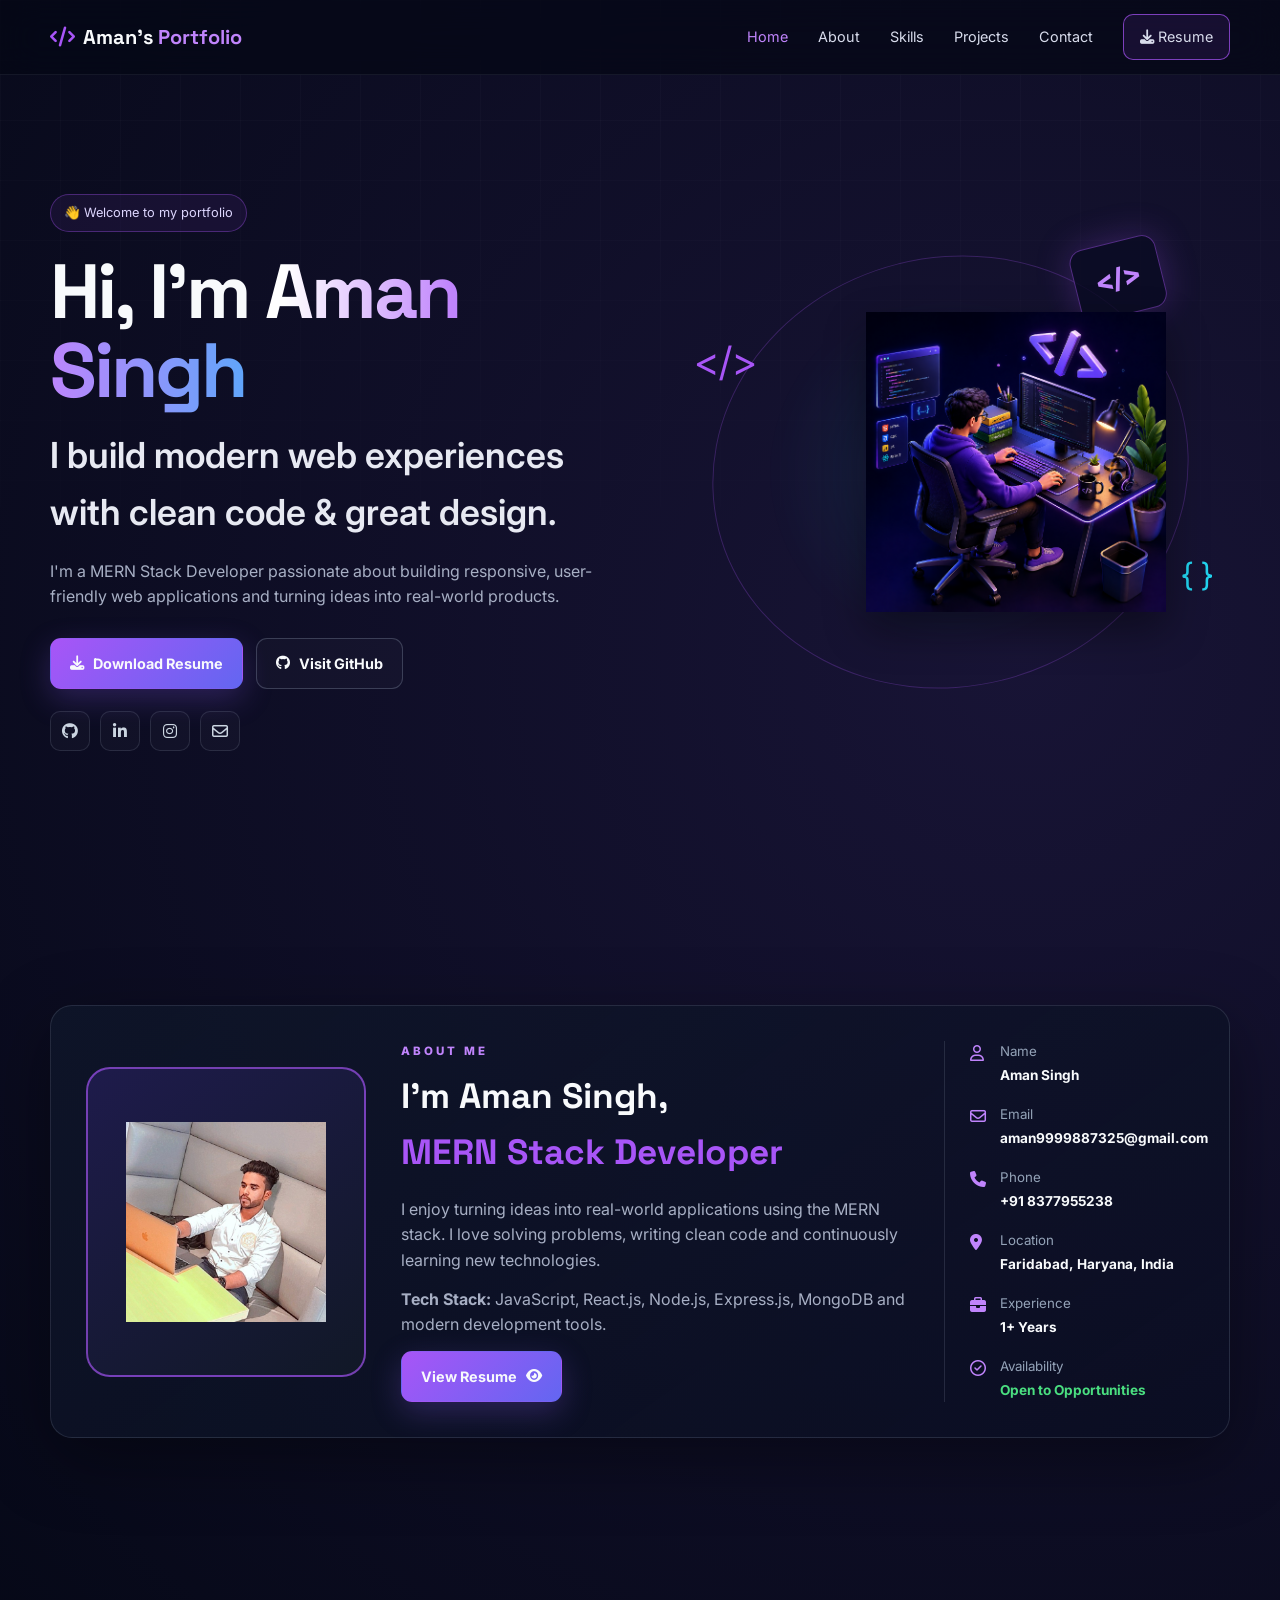
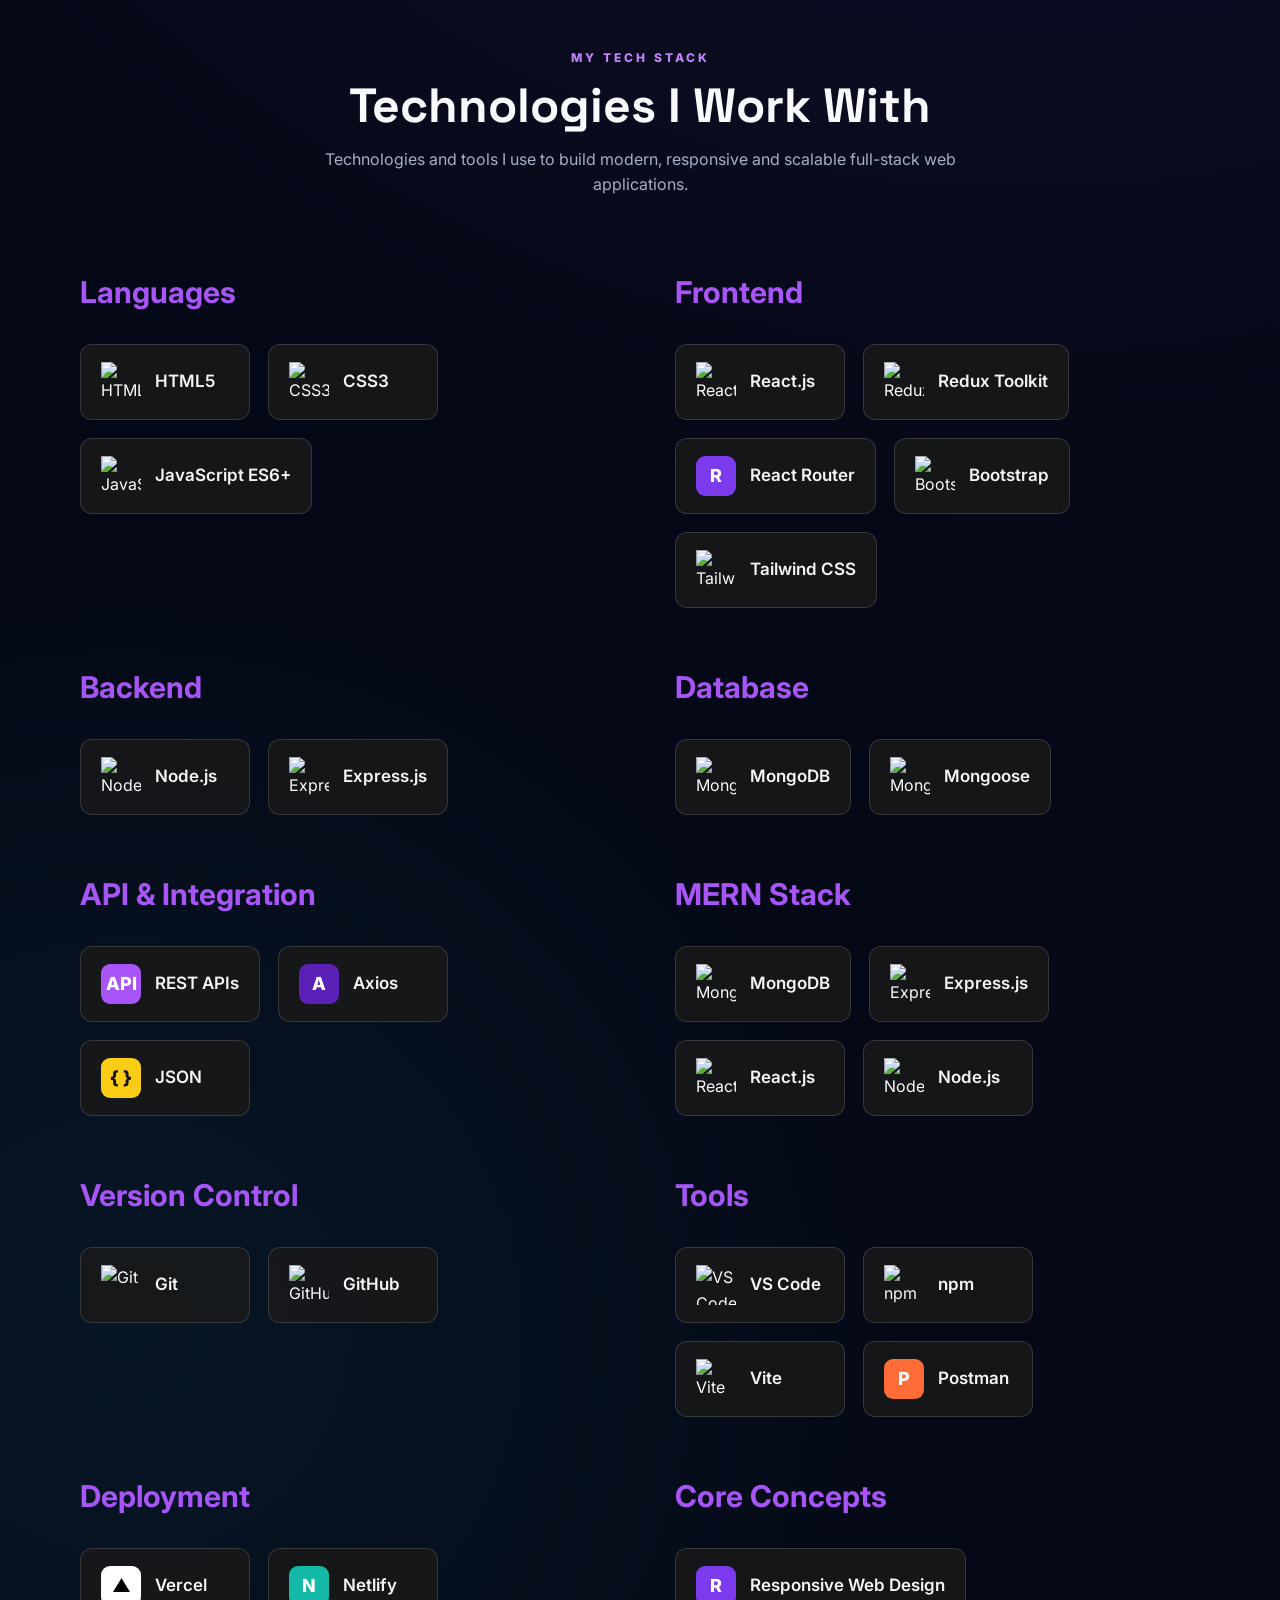
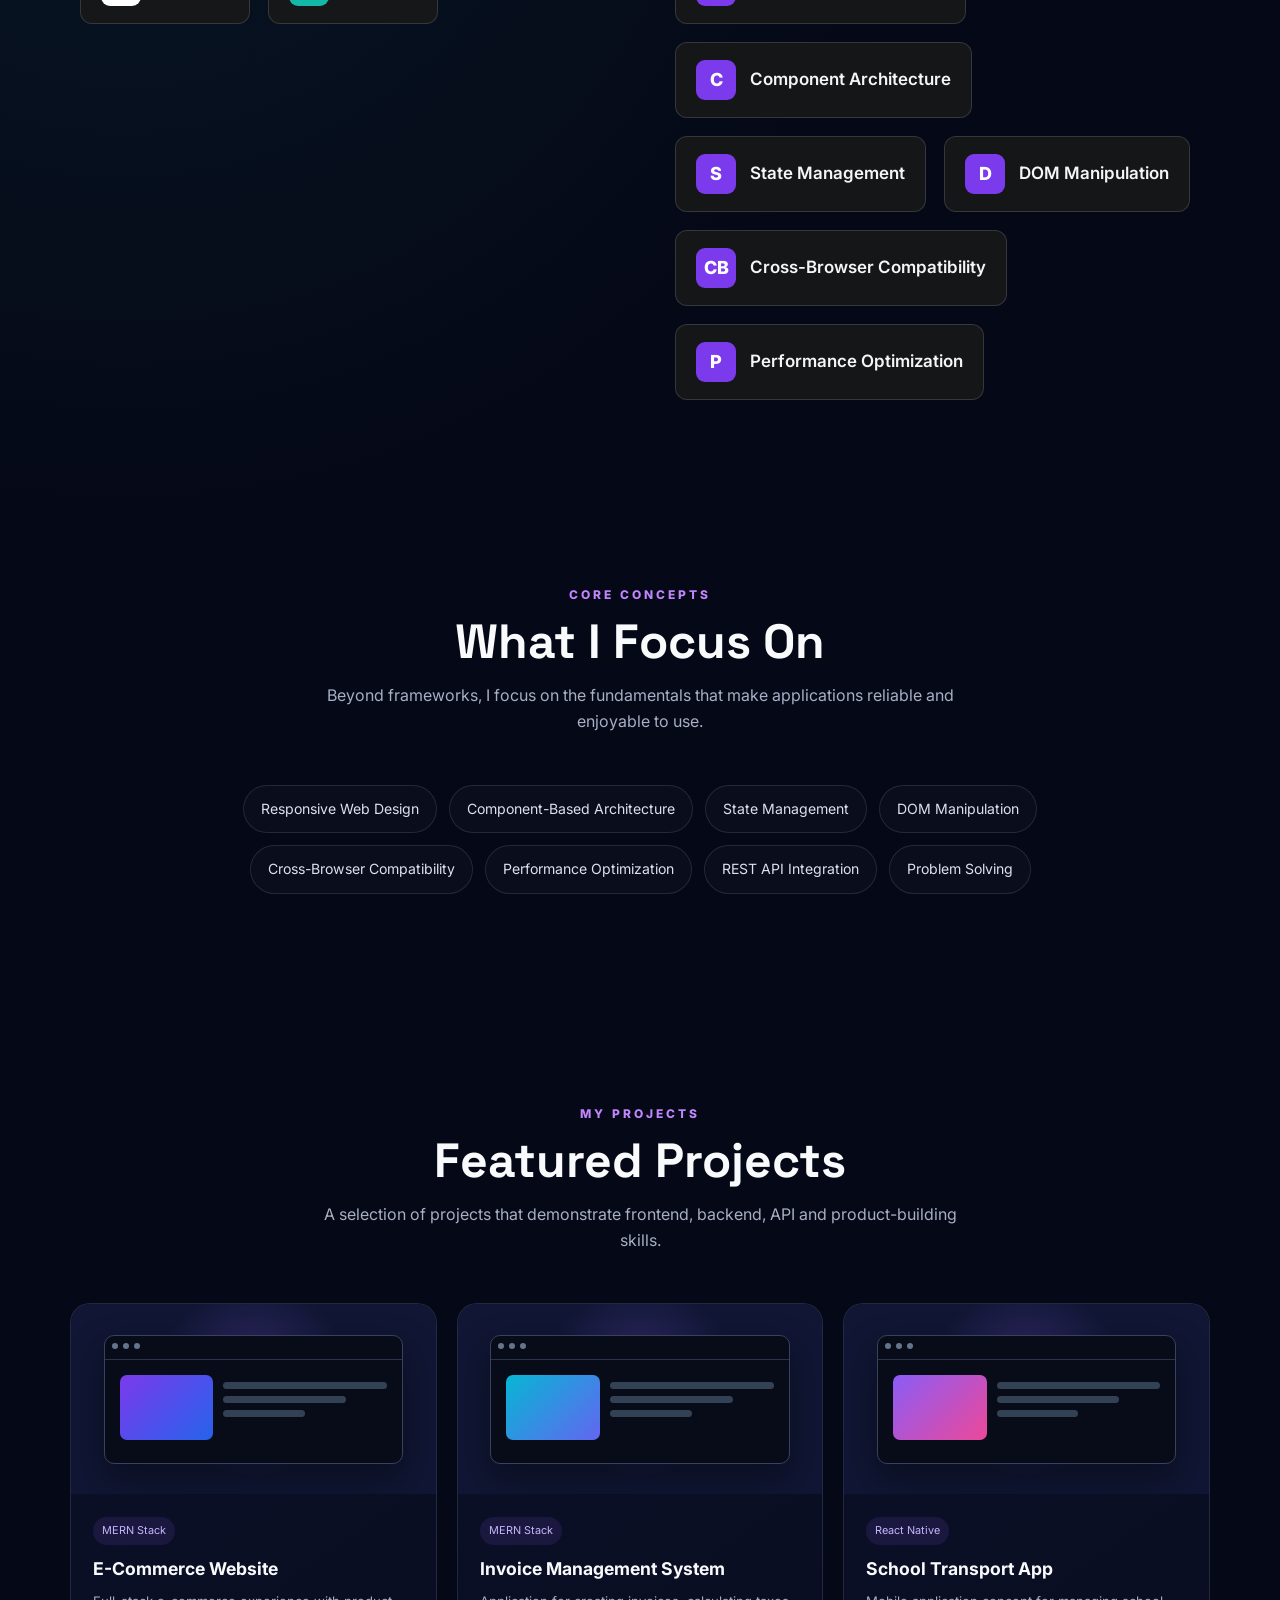
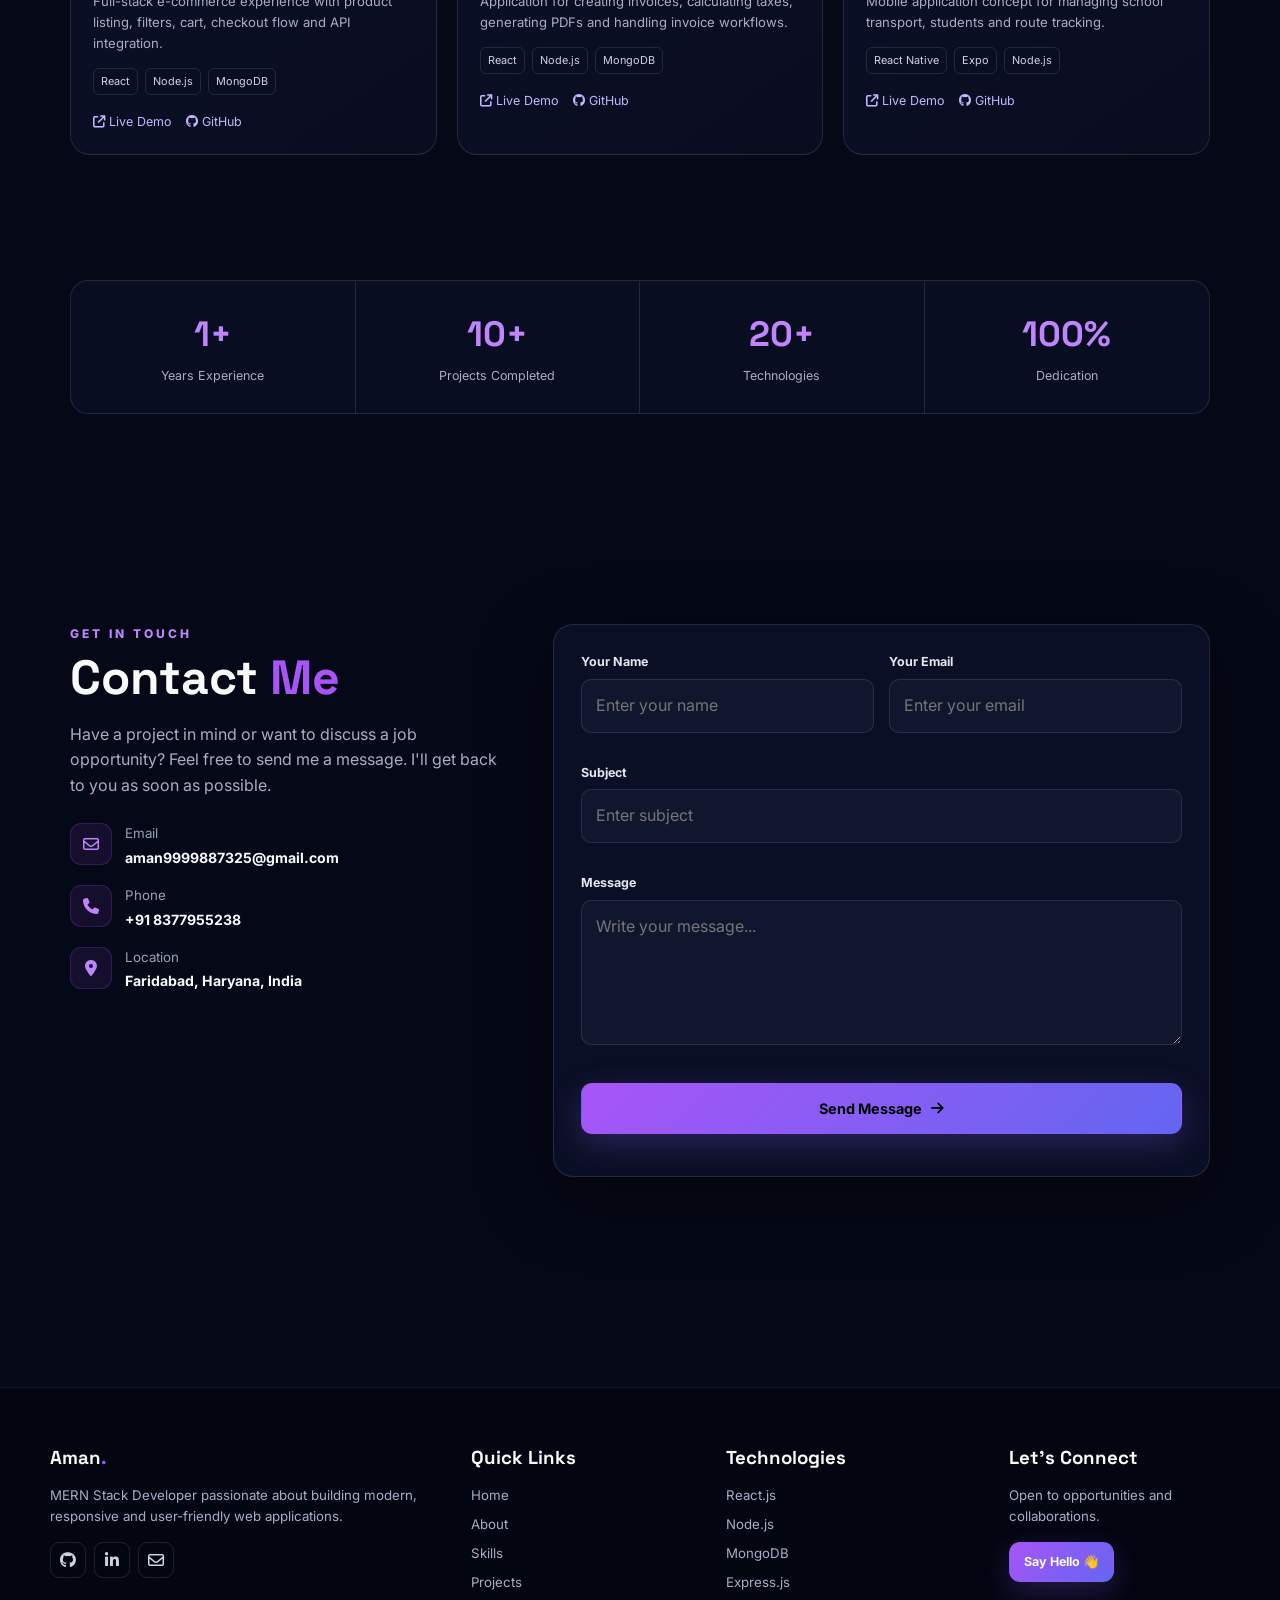
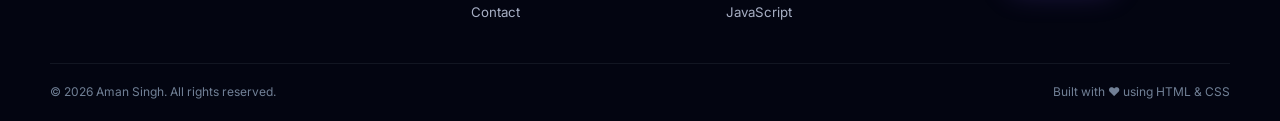
==== commit 2733fcb7: "update" ====
--- a/html/index.html
+++ b/html/index.html
@@ -72,30 +72,31 @@
                 download
                 ><i class="fa-solid fa-download"></i> Download Resume</a
               >
+              
               <a
                 class="btn btn-outline"
-                href="https://github.com/"
+                href="https://github.com/amansingh1002"
                 target="_blank"
                 ><i class="fa-brands fa-github"></i> Visit GitHub</a
               >
             </div>
             <div class="socials">
-              <a href="https://github.com/" target="_blank" aria-label="GitHub"
+              <a href="https://github.com/amansingh1002" target="_blank" aria-label="GitHub"
                 ><i class="fa-brands fa-github"></i
               ></a>
-              <a
-                href="https://www.linkedin.com/"
-                target="_blank"
-                aria-label="LinkedIn"
-                ><i class="fa-brands fa-linkedin-in"></i
-              ></a>
-              <a href="#" aria-label="Twitter"
-                ><i class="fa-brands fa-x-twitter"></i
-              ></a>
-              <a href="#" aria-label="Instagram"
+             <a href="https://www.linkedin.com/in/aman-singh-b185b4217/"
+               target="_blank"
+               rel="noopener noreferrer"
+               aria-label="LinkedIn">
+              <i class="fa-brands fa-linkedin-in"></i>
+                </a>
+    
+              <a href="https://www.instagram.com/_amansingh__10 " target="_blank"
+               rel="noopener noreferrer" aria-label="Instagram"
                 ><i class="fa-brands fa-instagram"></i
               ></a>
-              <a href="#contact" aria-label="Email"
+              <a href="mailto:aman9999887325@gmail.com" target="_blank"
+               rel="noopener noreferrer" aria-label="Email"
                 ><i class="fa-regular fa-envelope"></i
               ></a>
             </div>
@@ -707,13 +708,18 @@
             </p>
             <div class="contact-list">
               <div class="contact-item">
-                <i class="fa-regular fa-envelope"></i>
+              
+                <a href="mailto:aman9999887325@gmail.com" aria-label="Email"
+                ><i class="fa-regular fa-envelope"></i
+              ></a>
                 <div>
                   <small>Email</small><strong>aman9999887325@gmail.com</strong>
                 </div>
               </div>
               <div class="contact-item">
-                <i class="fa-solid fa-phone"></i>
+                 <i class="fa-solid fa-phone"></i>
+          
+               
                 <div><small>Phone</small><strong>+91 8377955238</strong></div>
               </div>
               <div class="contact-item">
@@ -779,11 +785,13 @@
               and user-friendly web applications.
             </p>
             <div class="footer-social">
-              <a href="https://github.com/" target="_blank"
-                ><i class="fa-brands fa-github"></i></a
-              ><a href="https://www.linkedin.com/" target="_blank"
+              <a href="https://github.com/amansingh1002" target="_blank" aria-label="GitHub"
+                ><i class="fa-brands fa-github"></i></a>
+                <a href="https://www.linkedin.com/" target="_blank"
                 ><i class="fa-brands fa-linkedin-in"></i></a
-              ><a href="#contact"><i class="fa-regular fa-envelope"></i></a>
+              ><a href="mailto:aman9999887325@gmail.com" aria-label="Email"
+                ><i class="fa-regular fa-envelope"></i
+              ></a>
             </div>
           </div>
           <div>
